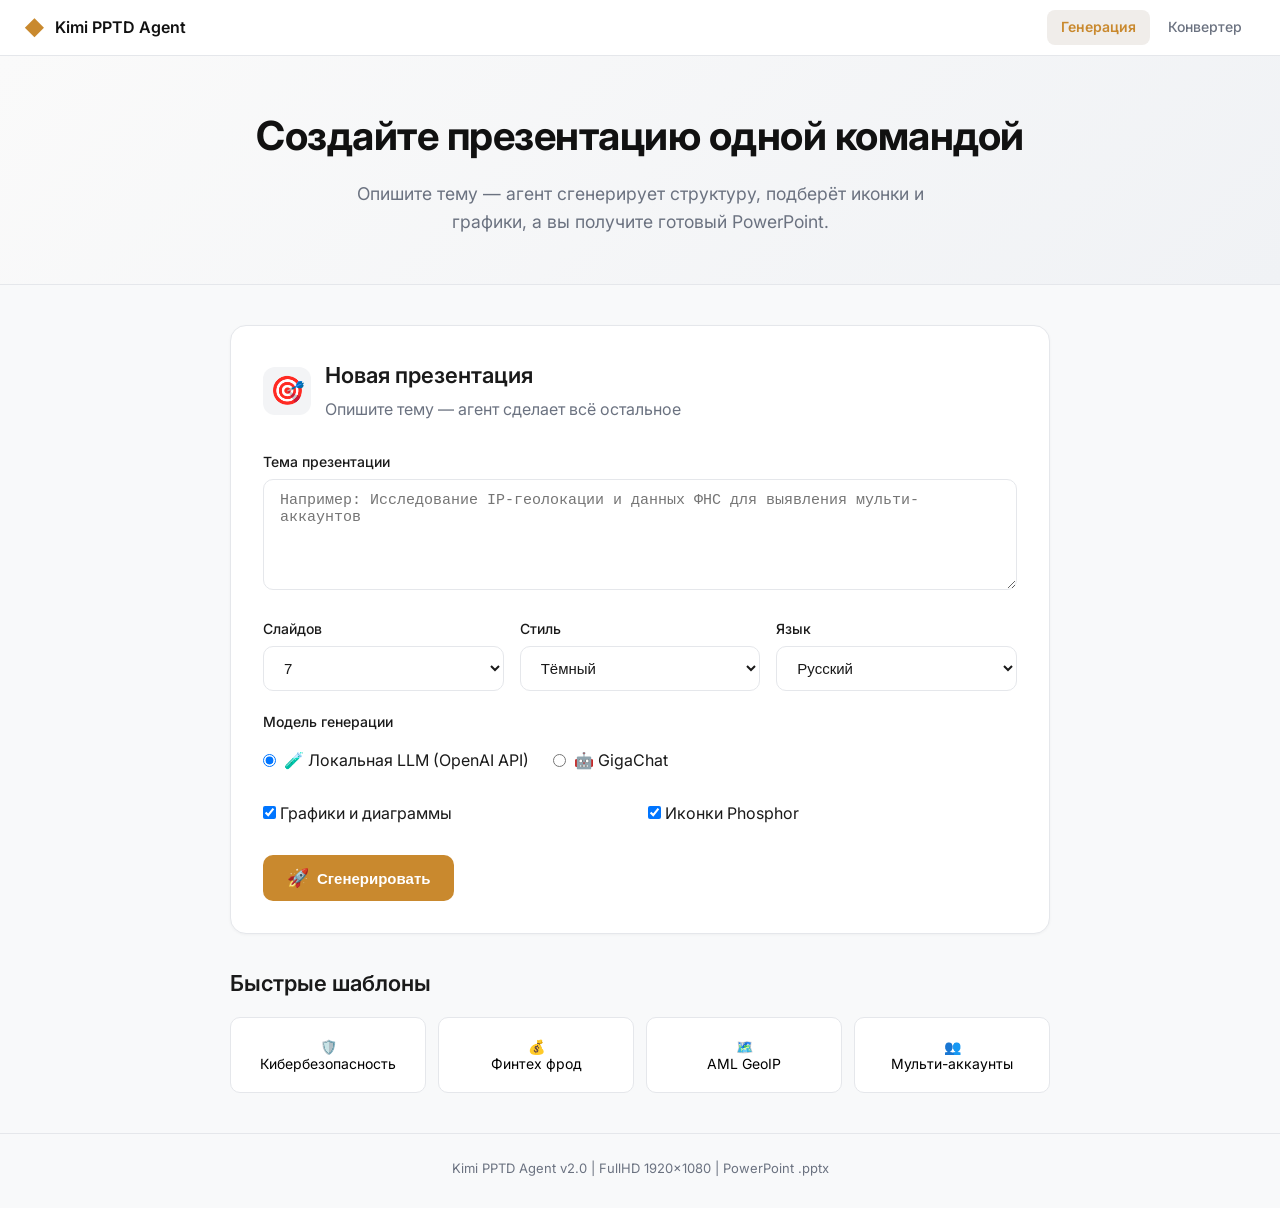
==== templates/index.html @ 75b4389a "fc" ====
<!DOCTYPE html>
<html lang="ru">
<head>
    <meta charset="UTF-8">
    <meta name="viewport" content="width=device-width, initial-scale=1.0">
    <title>{{ title }}</title>
    <link rel="stylesheet" href="/static/css/style.css">
    <link href="https://fonts.googleapis.com/css2?family=Inter:wght@300;400;500;600;700&display=swap" rel="stylesheet">
</head>
<body>
    <nav class="navbar">
        <div class="nav-brand">
            <span class="nav-logo">◆</span>
            <span class="nav-title">Kimi PPTD Agent</span>
        </div>
        <div class="nav-links">
            <a href="/" class="nav-link active">Генерация</a>
            <a href="/converter" class="nav-link">Конвертер</a>
        </div>
    </nav>

    <section class="hero">
        <h1 class="hero-title">Создайте презентацию одной командой</h1>
        <p class="hero-subtitle">Опишите тему — агент сгенерирует структуру, подберёт иконки и графики, а вы получите готовый PowerPoint.</p>
    </section>

    <main class="main-content">
        <div class="card">
            <div class="card-header">
                <div class="card-icon">🎯</div>
                <div>
                    <h2 class="card-title">Новая презентация</h2>
                    <p style="color:var(--text-muted); margin-top:4px;">Опишите тему — агент сделает всё остальное</p>
                </div>
            </div>

            <form id="generateForm">
                <div class="form-group">
                    <label class="form-label">Тема презентации</label>
                    <textarea name="topic" class="form-textarea"
                        placeholder="Например: Исследование IP-геолокации и данных ФНС для выявления мульти-аккаунтов"
                        rows="5" required></textarea>
                </div>

                <div class="form-row">
                    <div class="form-group">
                        <label class="form-label">Слайдов</label>
                        <select name="slides_count" class="form-select">
                            <option value="5">5</option>
                            <option value="7" selected>7</option>
                            <option value="10">10</option>
                            <option value="15">15</option>
                        </select>
                    </div>
                    <div class="form-group">
                        <label class="form-label">Стиль</label>
                        <select name="style" class="form-select">
                            <option value="dark" selected>Тёмный</option>
                            <option value="light">Светлый</option>
                            <option value="corporate">Корпоративный</option>
                            <option value="minimal">Минимализм</option>
                        </select>
                    </div>
                    <div class="form-group">
                        <label class="form-label">Язык</label>
                        <select name="language" class="form-select">
                            <option value="ru" selected>Русский</option>
                            <option value="en">English</option>
                        </select>
                    </div>
                </div>

                <!-- Выбор модели -->
                <div class="form-group">
                    <label class="form-label">Модель генерации</label>
                    <div style="display:flex; gap:24px; padding:8px 0;">
                        <label style="display:flex; align-items:center; gap:8px; cursor:pointer;">
                            <input type="radio" name="model_type" value="local" checked>
                            <span>🧪 Локальная LLM (OpenAI API)</span>
                        </label>
                        <label style="display:flex; align-items:center; gap:8px; cursor:pointer;">
                            <input type="radio" name="model_type" value="gigachat">
                            <span>🤖 GigaChat</span>
                        </label>
                    </div>
                </div>

                <div class="form-row">
                    <div class="form-group checkbox-group">
                        <label class="checkbox-label">
                            <input type="checkbox" name="include_charts" checked class="checkbox-input">
                            Графики и диаграммы
                        </label>
                    </div>
                    <div class="form-group checkbox-group">
                        <label class="checkbox-label">
                            <input type="checkbox" name="include_icons" checked class="checkbox-input">
                            Иконки Phosphor
                        </label>
                    </div>
                </div>

                <div style="margin-top: 8px;">
                    <button type="submit" class="btn btn-primary">
                        <span class="btn-icon">🚀</span>
                        Сгенерировать
                    </button>
                </div>
            </form>

            <div id="generationStatus" class="status-panel hidden">
                <div class="progress-bar"><div class="progress-fill" id="progressFill"></div></div>
                <p class="status-text" id="statusText" style="margin-top:12px;">Инициализация...</p>
                <div class="status-actions hidden" id="statusActions" style="margin-top:16px; display:flex; gap:12px;">
                    <a href="#" id="downloadLink" class="btn btn-accent">⬇️ Скачать .pptx</a>
                </div>
            </div>
        </div>

        <div class="templates-section">
            <h3 class="card-title" style="margin-bottom:16px;">Быстрые шаблоны</h3>
            <div class="templates-grid">
                <button class="template-card" data-topic="Анализ рынка кибербезопасности и геолокации">
                    <div class="template-icon">🛡️</div>
                    <span>Кибербезопасность</span>
                </button>
                <button class="template-card" data-topic="Исследование мошеннических схем в финтехе">
                    <div class="template-icon">💰</div>
                    <span>Финтех фрод</span>
                </button>
                <button class="template-card" data-topic="GeoIP аналитика для AML систем">
                    <div class="template-icon">🗺️</div>
                    <span>AML GeoIP</span>
                </button>
                <button class="template-card" data-topic="Мульти-аккаунты: выявление и профилактика">
                    <div class="template-icon">👥</div>
                    <span>Мульти-аккаунты</span>
                </button>
            </div>
        </div>
    </main>

    <footer class="footer">
        Kimi PPTD Agent v2.0 | FullHD 1920×1080 | PowerPoint .pptx
    </footer>

    <script src="/static/js/main.js"></script>
</body>
</html>
---- static/css/style.css ----
/* ═══════════════════════════════════════════════════════════
   Kimi PPTD Agent — Light Modern UI
   ═══════════════════════════════════════════════════════════ */

:root {
    --primary: #111;
    --secondary: #6B7D7B;
    --accent: #C9892E;
    --accent-hover: #D99A3E;
    --bg-page: #F8F9FA;
    --bg-card: #FFFFFF;
    --text-dark: #1A1A1A;
    --text-light: #FFFFFF;
    --text-muted: #6B7280;
    --border: #E5E7EB;
    --shadow-sm: 0 1px 3px rgba(0,0,0,0.04);
    --shadow: 0 4px 12px rgba(0,0,0,0.05);
    --radius: 16px;
    --radius-sm: 10px;
    --transition: all 0.2s ease;
}

* { margin:0; padding:0; box-sizing:border-box; }

body {
    font-family: 'Inter', -apple-system, BlinkMacSystemFont, sans-serif;
    background: var(--bg-page);
    color: var(--text-dark);
    line-height: 1.6;
    min-height: 100vh;
    display: flex;
    flex-direction: column;
}

/* Navbar */
.navbar {
    background: var(--bg-card);
    border-bottom: 1px solid var(--border);
    padding: 0 24px;
    height: 56px;
    display: flex;
    align-items: center;
    justify-content: space-between;
    position: sticky;
    top: 0;
    z-index: 100;
}
.nav-brand { display:flex; align-items:center; gap:10px; }
.nav-logo { font-size:20px; color:var(--accent); }
.nav-title { font-size:16px; font-weight:600; color:var(--primary); }
.nav-links { display:flex; gap:4px; }
.nav-link {
    padding:6px 14px; border-radius:8px; font-size:14px; font-weight:500;
    color:var(--text-muted); text-decoration:none; transition:var(--transition);
}
.nav-link:hover { background:#F3F4F6; color:var(--primary); }
.nav-link.active { background:#F0EDEA; color:var(--accent); font-weight:600; }

/* Hero */
.hero {
    background: linear-gradient(135deg, #FAFAFA 0%, #F0F2F5 100%);
    padding: 48px 24px;
    text-align: center;
    border-bottom: 1px solid var(--border);
}
.hero-title {
    font-size:2.5rem; font-weight:700; color:var(--primary);
    margin-bottom:12px; letter-spacing:-0.5px;
}
.hero-subtitle {
    font-size:1.1rem; color:var(--text-muted); max-width:600px; margin:0 auto;
}
.hero.small { padding:32px 24px; }
.hero.small .hero-title { font-size:2rem; }

/* Main */
.main-content { max-width:860px; margin:0 auto; padding:40px 20px; width:100%; }

/* Cards */
.card {
    background: var(--bg-card);
    border-radius: var(--radius);
    padding: 32px;
    margin-bottom: 24px;
    box-shadow: var(--shadow-sm);
    border: 1px solid var(--border);
}
.card-header { display:flex; align-items:center; gap:14px; margin-bottom:28px; }
.card-icon {
    font-size:28px; width:48px; height:48px; display:flex; align-items:center;
    justify-content:center; background:#F3F4F6; border-radius:12px;
}
.card-title { font-size:22px; font-weight:600; }

/* Form */
.form-group { margin-bottom:20px; }
.form-label { display:block; font-size:14px; font-weight:500; margin-bottom:6px; color:var(--text-dark); }
.form-textarea, .form-select {
    width:100%; padding:12px 16px; border:1px solid var(--border);
    border-radius:var(--radius-sm); font-size:15px; background:var(--bg-card);
    color:var(--text-dark); transition:var(--transition);
}
.form-textarea:focus, .form-select:focus {
    outline:none; border-color:var(--accent); box-shadow:0 0 0 3px rgba(201,137,46,0.15);
}
.form-textarea { resize:vertical; min-height:100px; }
.form-row { display:grid; grid-template-columns: repeat(auto-fit, minmax(180px, 1fr)); gap:16px; }

/* Buttons */
.btn {
    display:inline-flex; align-items:center; gap:8px; padding:12px 24px;
    border:none; border-radius:var(--radius-sm); font-size:15px; font-weight:600;
    cursor:pointer; transition:var(--transition); text-decoration:none;
}
.btn-primary { background:var(--accent); color:white; }
.btn-primary:hover { background:var(--accent-hover); transform:translateY(-1px); box-shadow:0 4px 12px rgba(201,137,46,0.3); }
.btn-secondary { background:#F3F4F6; color:var(--text-dark); border:1px solid var(--border); }
.btn-secondary:hover { background:#E5E7EB; }
.btn-icon { font-size:18px; }

/* Drop zone */
.drop-zone {
    border:2px dashed var(--border); border-radius:var(--radius); padding:40px;
    text-align:center; cursor:pointer; transition:var(--transition); background:var(--bg-page);
}
.drop-zone:hover { border-color:var(--accent); background:#F0EDEA; }
.drop-zone.dragover { border-color:var(--accent); background:rgba(201,137,46,0.05); }
.drop-icon { font-size:40px; margin-bottom:12px; }
.drop-text { font-size:18px; font-weight:500; }
.drop-hint { font-size:14px; color:var(--text-muted); margin-top:8px; }
.file-input { position:absolute; inset:0; opacity:0; cursor:pointer; }

/* File info */
.file-info {
    display:flex; align-items:center; gap:16px; padding:16px;
    background:#F9FAFB; border-radius:var(--radius-sm); margin-top:16px;
    border:1px solid var(--border);
}

/* Progress */
.progress-panel { margin:20px 0; }
.progress-bar { height:8px; background:var(--border); border-radius:4px; overflow:hidden; }
.progress-fill { height:100%; background:var(--accent); border-radius:4px; width:0%; transition:width 0.3s; }

/* Status/Result */
.status-panel, .result-panel {
    margin-top:24px; padding:20px; background:#F9FAFB;
    border-radius:var(--radius-sm); border:1px solid var(--border);
}
.result-success { display:flex; align-items:center; gap:8px; margin-bottom:12px; }
.result-icon { font-size:24px; }
.result-text { font-weight:600; color:#059669; }

/* Templates */
.templates-section { margin-top:32px; }
.templates-grid { display:grid; grid-template-columns: repeat(auto-fill, minmax(160px,1fr)); gap:12px; }
.template-card {
    background:var(--bg-card); border:1px solid var(--border); border-radius:var(--radius-sm);
    padding:20px; text-align:center; cursor:pointer; transition:var(--transition);
    font-family:inherit; font-size:14px;
}
.template-card:hover { border-color:var(--accent); transform:translateY(-2px); box-shadow:var(--shadow); }

/* Footer */
.footer {
    text-align:center; padding:24px; color:var(--text-muted); font-size:13px;
    margin-top:auto; border-top:1px solid var(--border);
}

/* Utilities */
.hidden { display:none !important; }

/* Responsive */
@media (max-width: 768px) {
    .navbar { padding:0 16px; }
    .nav-links { display:none; }
    .hero-title { font-size:2rem; }
    .main-content { padding:20px; }
    .card { padding:24px; }
    .templates-grid { grid-template-columns: 1fr 1fr; }
}
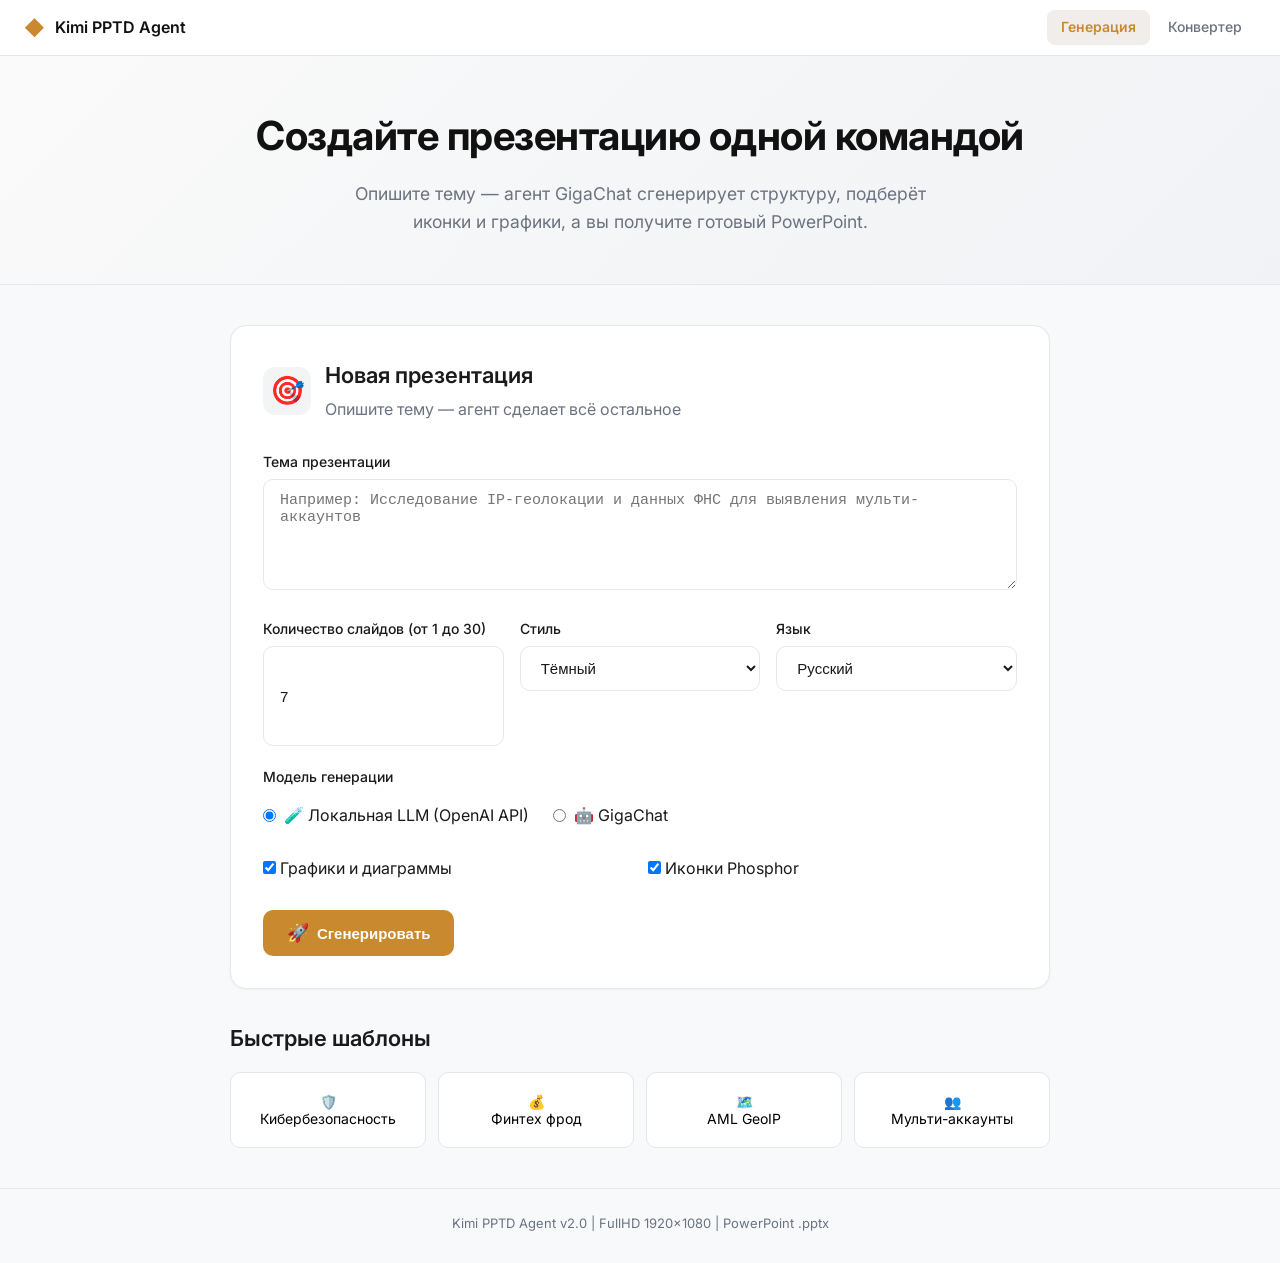
==== commit 20cce8f7: "есть незначительный прогресс" ====
--- a/templates/index.html
+++ b/templates/index.html
@@ -21,7 +21,7 @@
 
     <section class="hero">
         <h1 class="hero-title">Создайте презентацию одной командой</h1>
-        <p class="hero-subtitle">Опишите тему — агент сгенерирует структуру, подберёт иконки и графики, а вы получите готовый PowerPoint.</p>
+        <p class="hero-subtitle">Опишите тему — агент GigaChat сгенерирует структуру, подберёт иконки и графики, а вы получите готовый PowerPoint.</p>
     </section>
 
     <main class="main-content">
@@ -44,13 +44,8 @@
 
                 <div class="form-row">
                     <div class="form-group">
-                        <label class="form-label">Слайдов</label>
-                        <select name="slides_count" class="form-select">
-                            <option value="5">5</option>
-                            <option value="7" selected>7</option>
-                            <option value="10">10</option>
-                            <option value="15">15</option>
-                        </select>
+                        <label class="form-label">Количество слайдов (от 1 до 30)</label>
+                        <input type="number" name="slides_count" class="form-textarea" min="1" max="30" value="7" required>
                     </div>
                     <div class="form-group">
                         <label class="form-label">Стиль</label>
@@ -70,7 +65,6 @@
                     </div>
                 </div>
 
-                <!-- Выбор модели -->
                 <div class="form-group">
                     <label class="form-label">Модель генерации</label>
                     <div style="display:flex; gap:24px; padding:8px 0;">
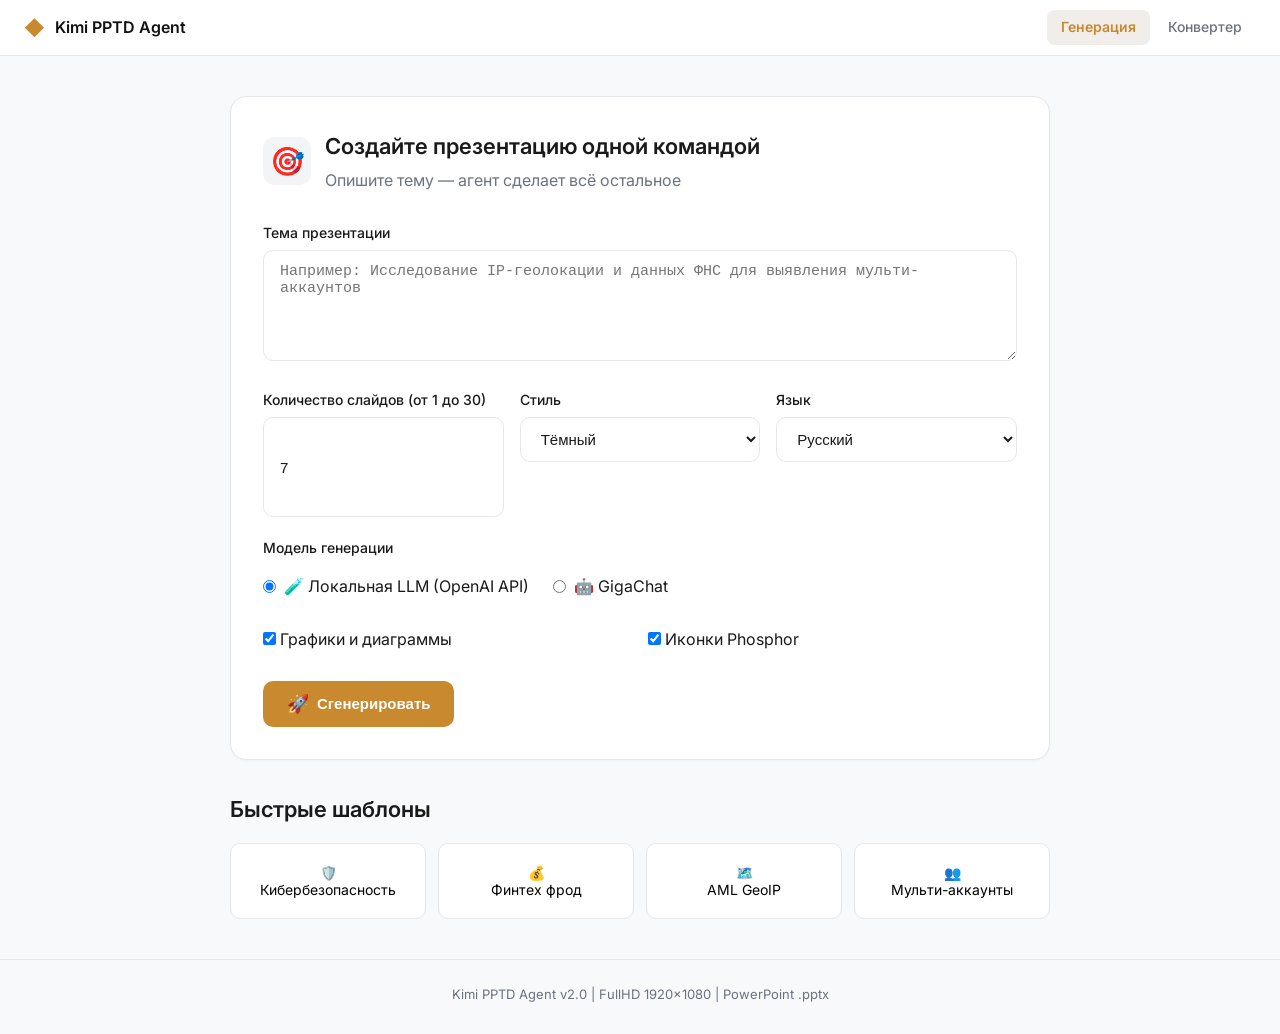
==== commit 23780bf8: "все сломано, анализ качества работает как черт, все черное без единого элемента" ====
--- a/templates/index.html
+++ b/templates/index.html
@@ -18,18 +18,18 @@
             <a href="/converter" class="nav-link">Конвертер</a>
         </div>
     </nav>
-
+    <!--
     <section class="hero">
         <h1 class="hero-title">Создайте презентацию одной командой</h1>
         <p class="hero-subtitle">Опишите тему — агент GigaChat сгенерирует структуру, подберёт иконки и графики, а вы получите готовый PowerPoint.</p>
     </section>
-
+    -->
     <main class="main-content">
         <div class="card">
             <div class="card-header">
                 <div class="card-icon">🎯</div>
                 <div>
-                    <h2 class="card-title">Новая презентация</h2>
+                    <h2 class="card-title">Создайте презентацию одной командой</h2>
                     <p style="color:var(--text-muted); margin-top:4px;">Опишите тему — агент сделает всё остальное</p>
                 </div>
             </div>
